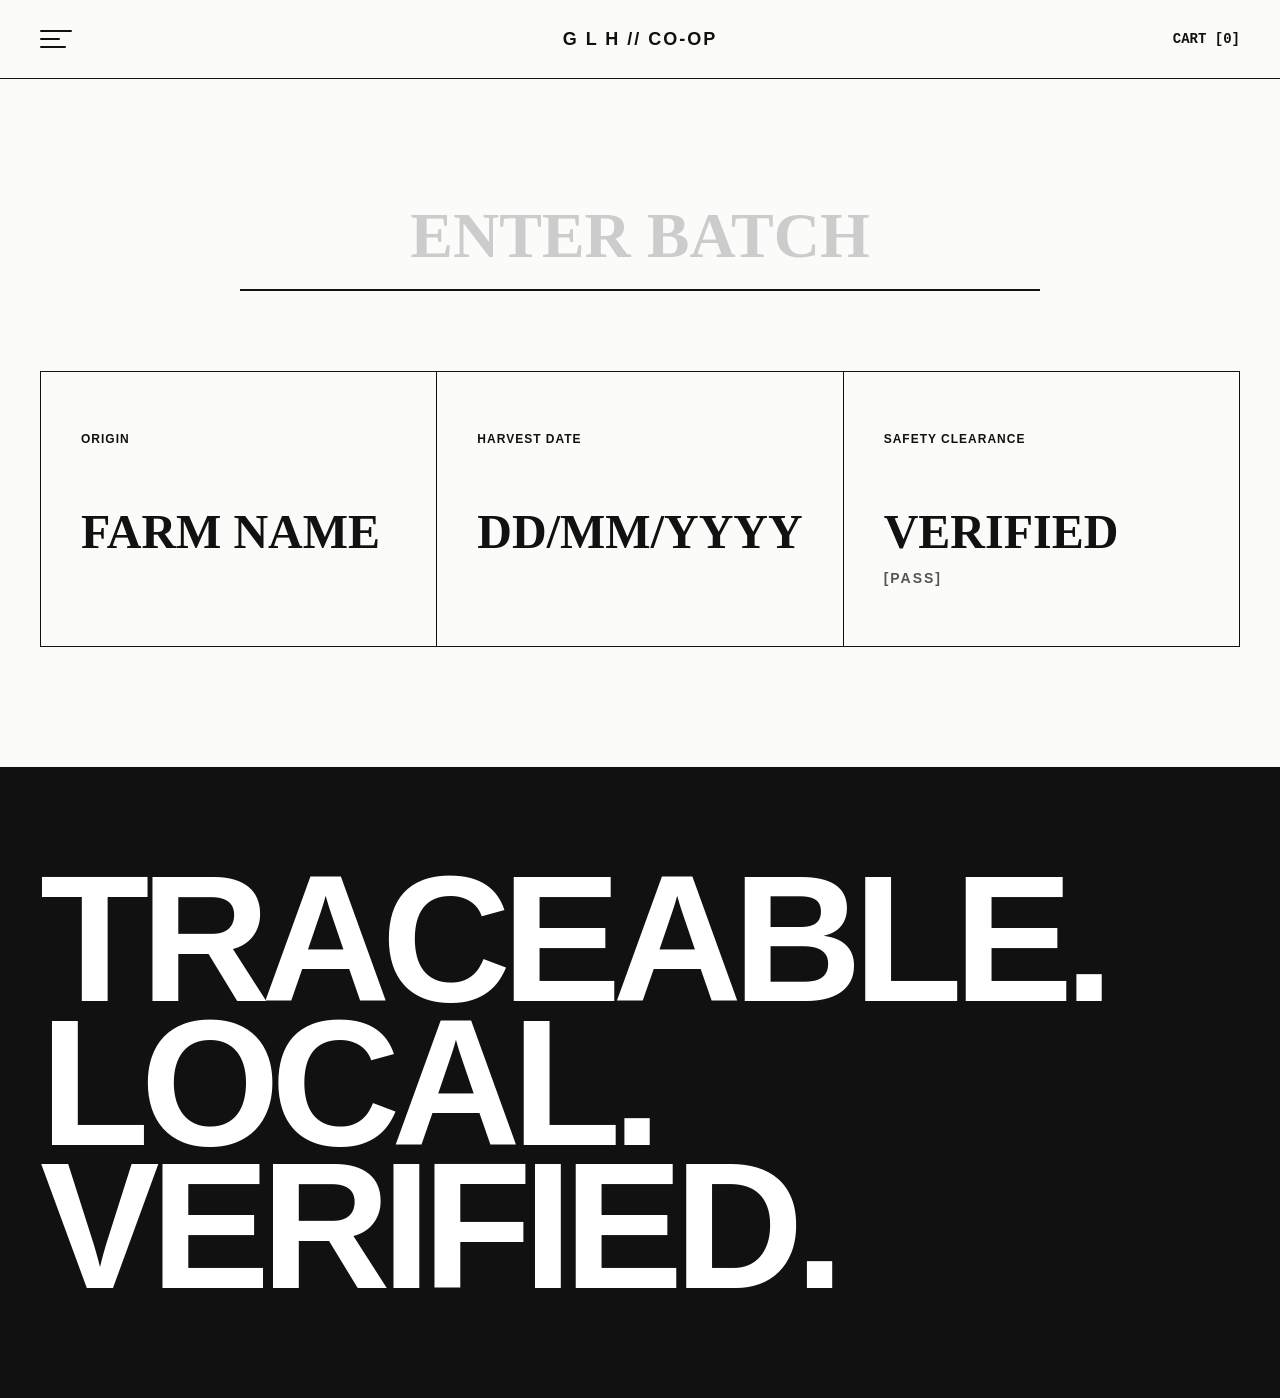
==== frontend/batch-trace.html @ 820a6ec0 "Initial commit" ====
<!doctype html>
<html lang="en">
  <head>
    <meta charset="UTF-8" />
    <meta name="viewport" content="width=device-width, initial-scale=1.0" />
    <title>GLH | Batch Trace</title>
    <link rel="stylesheet" href="style1.css" />
  </head>
  <body>
    <input type="checkbox" id="menu-toggle" class="menu-checkbox" />

    <nav class="global-nav">
      <div class="nav-left">
        <label for="menu-toggle" class="nav-icon" aria-label="menu">
          <div class="line-1"></div>
          <div class="line-2"></div>
          <div class="line-3"></div>
        </label>
      </div>
      <div class="logo">
        <a href="index.html">G L H // CO-OP</a>
      </div>
      <div class="nav-right">
        <a href="cart.html" class="nav-item">CART [0]</a>
      </div>
    </nav>

    <aside class="system-menu" id="system-menu">
      <div class="menu-matrix">
        <span
          class="system-label text-sage"
          style="display: block; margin-bottom: 60px"
          >System Wayfinding</span
        >
        <nav class="menu-nav">
          <a href="index.html" class="menu-link">Home</a>
          <a href="products.html" class="menu-link">Shop</a>
          <a href="farmers.html" class="menu-link">Our Farmers</a>
          <a href="producer-login.html" class="menu-link">Producer Node</a>
          <a href="customer-login.html" class="menu-link">Customer Node</a>
          <a href="#" class="menu-link">Delivery/<br />Collection</a>
          <a href="kitchen-hub.html" class="menu-link">Kitchen Hub</a>
          <a href="#" class="menu-link">Plant Knowledge</a>
        </nav>
      </div>
    </aside>

    <label for="menu-toggle" class="menu-shield" id="menu-shield"></label>

    <main class="batch-container">
      <div class="batch-search-wrapper">
        <form class="batch-form" action="#" method="GET">
          <input
            type="text"
            id="batch-input"
            class="batch-input"
            placeholder="ENTER BATCH"
            required
            autocomplete="off"
          />
        </form>
      </div>

      <div class="batch-grid">
        <article class="batch-cell">
          <span class="batch-label">ORIGIN</span>
          <p class="batch-value">FARM NAME</p>
        </article>

        <article class="batch-cell">
          <span class="batch-label">HARVEST DATE</span>
          <p class="batch-value">DD/MM/YYYY</p>
        </article>

        <article class="batch-cell">
          <span class="batch-label">SAFETY CLEARANCE</span>
          <p class="batch-value">
            VERIFIED<br /><span class="batch-subtext">[PASS]</span>
          </p>
        </article>
      </div>
    </main>

    <footer class="massive-footer">
      <div class="footer-content">
        <h2>TRACEABLE.<br />LOCAL.<br />VERIFIED.</h2>
      </div>
    </footer>
  </body>
</html>
---- frontend/style1.css ----
/* G L H // CO-OP  main stylesheet
   table of contents:
   01. global setup
   02. structural components
   03. page styles
   04. responsive architecture */

* {
  margin: 0;
  padding: 0;
  box-sizing: border-box;
}

/* high contrast black and white to meet WCAG AA standards */
body {
  background-color: #fbfbf9;
  color: #111111;
  font-family: Helvetica, Arial, sans-serif;
  -webkit-font-smoothing: antialiased;
}

/* makes the logo link look like plain text */
.logo a {
  text-decoration: none;
  color: inherit;
}

/* shared styles for all action buttons across the site */
.system-btn,
.system-submit,
.cart-submit {
  background-color: #111111;
  color: #ffffff;
  border: none;
  padding: 20px 40px;
  font-family: Helvetica, Arial, sans-serif;
  font-size: 12px;
  font-weight: bold;
  letter-spacing: 2px;
  text-transform: uppercase;
  text-decoration: none;
  cursor: pointer;
  display: inline-flex;
  align-items: center;
  justify-content: center;
  transition:
    background-color 0.2s,
    color 0.2s,
    opacity 0.2s;
}

/* sage green hover state */
.system-btn:hover,
.system-submit:hover:not(:disabled),
.cart-submit:hover {
  background-color: #8a9a86;
  color: #ffffff;
}

/* greyed out state when the button is disabled */
.system-submit:disabled {
  background-color: #e0e0e0;
  color: #999999;
  cursor: not-allowed;
}

/* blue variant used for GDPR related links */
.blue-btn {
  background-color: #0000ff !important;
  color: #ffffff !important;
}
.blue-btn:hover {
  background-color: #111111 !important;
}

/* outlined ghost button with transparent background */
.ghost-btn {
  background-color: transparent !important;
  color: #111111 !important;
  border: 1px solid #111111 !important;
}
.ghost-btn:hover {
  background-color: #111111 !important;
  color: #ffffff !important;
}

/* the main nav bar stays fixed at the top of the page */
.global-nav {
  display: grid;
  grid-template-columns: 1fr auto 1fr;
  align-items: center;
  padding: 24px 40px;
  border-bottom: 1px solid #111111;
  background-color: #fbfbf9;
  position: sticky;
  top: 0;
  z-index: 1001;
}

/* left side of the nav holds the hamburger */
.nav-left {
  display: flex;
  justify-content: flex-start;
}
/* right side holds the cart and login links */
.nav-right {
    display: flex;
    align-items: center;
    justify-content: flex-end;
    gap: 32px; 
}
/* the hamburger icon wrapper */
.nav-icon {
  display: block;
  width: 32px;
  cursor: pointer;
}

/* each line of the hamburger */
.nav-icon div {
  height: 2px;
  background-color: #111111;
  margin: 6px 0;
  border-radius: 2px;
  transition: all 0.3s cubic-bezier(0.16, 1, 0.3, 1);
  transform-origin: left center;
}

/* staggered line widths give the icon a brutalist look */
.line-1 {
  width: 32px;
}
.line-2 {
  width: 20px;
}
.line-3 {
  width: 26px;
}

/* all lines expand and change colour on hover */
.nav-icon:hover div {
  width: 32px;
  background-color: #8a9a86;
}

/* GLH wordmark in the centre of the nav */
.logo {
  font-weight: bold;
  letter-spacing: 2px;
  text-align: center;
  font-size: 18px;
}

/* nav link text styling */
.nav-item {
  font-family: "Courier New", Courier, monospace;
  font-weight: bold;
  text-decoration: none;
  color: #111111;
  font-size: 14px;
  text-transform: uppercase;
}

/* the hidden checkbox that controls the open/close state of the menu */
.menu-checkbox {
  display: none;
}

/* stops the page scrolling when the menu is open */
body:has(.menu-checkbox:checked) {
  overflow: hidden;
}

/* the slide in menu panel */
.system-menu {
  position: fixed;
  top: 0;
  left: 0;
  width: calc(100% - 60px);
  max-width: 440px;
  height: 100vh;
  background-color: #111111;
  color: #ffffff;
  z-index: 1000;
  transform: translateX(-100%);
  transition: transform 0.4s cubic-bezier(0.16, 1, 0.3, 1);
  border-right: 1px solid #333333;
  overflow-y: auto;
}

/* padding for the menu content */
.menu-matrix {
  padding: 120px 40px;
}
.menu-nav {
  display: flex;
  flex-direction: column;
  gap: 40px;
}

/* scales the link text between 40px and 64px so it never overflows on mobile */
.menu-link {
  font-family: Georgia, serif;
  font-size: clamp(40px, 6vw, 64px);
  color: #ffffff;
  text-decoration: none;
  line-height: 1;
  transition: color 0.2s ease;
}

.menu-link:hover {
  color: #8a9a86;
}

/* the dark blurred overlay that appears behind the open menu */
.menu-shield {
  position: fixed;
  top: 0;
  left: 0;
  width: 100%;
  height: 100vh;
  background-color: rgba(17, 17, 17, 0.6);
  z-index: 999;
  opacity: 0;
  pointer-events: none;
  transition: opacity 0.4s ease;
  backdrop-filter: blur(4px);
  cursor: pointer;
  display: block;
}

/* slides the menu in when the checkbox is ticked */
.menu-checkbox:checked ~ .system-menu {
  transform: translateX(0);
}
/* fades in the shield overlay */
.menu-checkbox:checked ~ .menu-shield {
  opacity: 1;
  pointer-events: auto;
}

/* morphs the hamburger into an X shape when the menu is open */
.menu-checkbox:checked ~ .global-nav .nav-icon .line-1 {
  transform: rotate(45deg);
  width: 32px;
}
.menu-checkbox:checked ~ .global-nav .nav-icon .line-2 {
  opacity: 0;
  width: 0;
}
.menu-checkbox:checked ~ .global-nav .nav-icon .line-3 {
  transform: rotate(-45deg);
  width: 32px;
}

/* GDPR cookie consent modal */
.intercept-overlay {
  position: fixed;
  top: 0;
  left: 0;
  width: 100%;
  height: 100%;
  background-color: rgba(0, 0, 0, 0.4);
  backdrop-filter: blur(13px);
  display: flex;
  align-items: center;
  justify-content: center;
  z-index: 9999;
  padding: 20px;
}

/* the white modal box */
.intercept-modal {
  background-color: #fbfbf9;
  border: 1px solid #111111;
  width: 100%;
  max-width: 600px;
  padding: 60px;
  display: flex;
  flex-direction: column;
}

.intercept-header {
  margin-bottom: 40px;
}
.text-blue {
  color: #0000ff !important;
}
.intercept-title {
  font-family: Georgia, serif;
  font-size: 32px;
  font-weight: normal;
  margin-top: 12px;
}
.intercept-body p {
  font-family: Helvetica, Arial, sans-serif;
  font-size: 14px;
  line-height: 1.6;
  color: #555555;
  margin-bottom: 24px;
}

/* the checkbox options section */
.consent-options {
  border-top: 1px solid #e0e0e0;
  border-bottom: 1px solid #e0e0e0;
  padding: 40px 0;
  margin-bottom: 40px;
  display: flex;
  flex-direction: column;
  gap: 24px;
}

/* the two button row at the bottom of the modal */
.intercept-actions {
  display: grid;
  grid-template-columns: 1fr 1fr;
  gap: 20px;
}

/* hero section padding */
.hero-section {
  padding: 80px 40px 40px;
  text-align: center;
}
.hero-section h1 {
  font-family: Georgia, serif;
  font-size: 80px;
  font-weight: normal;
  line-height: 1;
}

/* constrains the hero image to a widescreen aspect ratio */
.hero-image-container {
  width: 80%;
  aspect-ratio: 16 / 6;
  display: block;
  margin: 0 auto 60px;
  object-fit: cover;
}

/* the about us text block */
.intro-section {
  padding: 0 40px 80px;
  max-width: 900px;
  margin: 0 auto;
  text-align: center;
}

.intro-section h2 {
  font-family: Georgia, serif;
  font-size: 38px;
  letter-spacing: 1px;
  margin-bottom: 20px;
}
.intro-section p {
  font-family: Georgia, serif;
  font-size: 32px;
  line-height: 1.4;
  color: #000000;
}

/* massive footer with the TRACEABLE LOCAL VERIFIED text */
.massive-footer {
  background-color: #111111;
  color: #ffffff;
  padding: 100px 40px;
  overflow: hidden;
  border-top: 1px solid #111111;
}

/* clamp scales the text between 60px and 260px so it never overflows */
.footer-content h2 {
  font-size: clamp(60px, 14vw, 260px);
  line-height: 0.8;
  font-weight: 700;
  letter-spacing: -0.05em;
  text-transform: uppercase;
  overflow-wrap: break-word;
}



/* home page */



/* the 6 column portal grid on the homepage */
.portal-grid {
  display: grid;
  grid-template-columns: repeat(6, 1fr);
  border-top: 1px solid #111111;
  border-left: 1px solid #111111;
}

/* each box spans 2 columns by default */
.grid-box {
  grid-column: span 2;
  border-right: 1px solid #111111;
  border-bottom: 1px solid #111111;
  padding: 60px 40px;
  text-decoration: none;
  color: inherit;
  display: flex;
  flex-direction: column;
  justify-content: space-between;
  min-height: 400px;
  transition:
    background-color 0.2s,
    color 0.2s;
}

/* hover turns the box sage green */
.grid-box:hover {
  background-color: #8a9a86;
  color: #ffffff;
}

/* removes the right border from the last box in each row */
.grid-box:nth-child(3n) {
  border-right: none;
}
/* the two login boxes at the bottom span 3 columns each */
.grid-box:nth-child(7),
.grid-box:nth-child(8) {
  grid-column: span 3;
}
/* adds a divider between the two bottom boxes */
.grid-box:nth-child(7) {
  border-right: 1px solid #111111;
}
.grid-box:nth-child(8) {
  border-right: none;
}

/* the numbered label in the top corner of each box */
.box-index {
  font-family: "Courier New", Courier, monospace;
  font-size: 14px;
  opacity: 0.5;
}
/* the large serif title inside each grid box */
.box-title {
  font-family: Georgia, serif;
  font-weight: normal;
  font-size: clamp(32px, 4vw, 48px);
  line-height: 1.1;
  word-wrap: break-word;
}



/* shop produce page */



/* the 3 column product grid */
.product-grid {
  display: grid;
  grid-template-columns: repeat(3, 1fr);
  background-color: transparent; 
  border-top: 1px solid #111111; 
  border-left: 1px solid #111111; 
}

/* individual product cards */
.product-card {
  display: flex;
  flex-direction: column;
  background-color: #fbfbf9;
  text-decoration: none;
  color: inherit;
  
  
  border-right: 1px solid #111111; 
  border-bottom: 1px solid #111111; 
}

/* the photo slot at the top of the card */
.product-image-slot {
  width: 100%;
  aspect-ratio: 4 / 3;
  border-bottom: 1px solid #111111; 
  overflow: hidden;
}

/* makes the image fill the slot without stretching */
.product-image {
  width: 100%;
  height: 100%;
  object-fit: cover;
  display: block;
}

/* repeated to override styles inherited from other contexts */
.product-card {
  display: flex;
  flex-direction: column;
  background-color: #fbfbf9; 
  text-decoration: none;
  color: inherit;
}

/* the text content area below the photo */
.product-details {
  display: flex;
  flex-direction: column;
  padding: 24px;
  flex-grow: 1;
}

/* producer name and batch info sit on the same row */
.product-header {
  display: flex;
  justify-content: space-between;
  align-items: flex-start;
  margin-bottom: 24px;
  min-height: 60px;
}

/* the batch number and status badge stack on the right */
.product-meta-right {
  display: flex;
  flex-direction: column;
  align-items: flex-end;
  gap: 12px;
}

/* small greyed producer name */
.product-vendor {
  font-size: 13px;
  font-weight: bold;
  letter-spacing: 1px;
  color: #555555;
  text-transform: uppercase;
}

/* the large product name */
.box-title {
  font-size: 32px;
  margin-bottom: 24px;
  text-transform: none;
}

/* allergen info displayed in monospace */
.product-allergen {
  font-family: "Courier New", Courier, monospace;
  font-size: 16px;
  font-weight: bold;
  color: #555555;
  margin-bottom: 16px;
}

/* price pinned to the bottom of the card */
.product-price {
  font-size: 14px;
  font-weight: bold;
  margin-top: auto;
}

/* the add to cart button */
.product-action {
    display: flex;
    justify-content: space-between;
    align-items: center;
    width: 100%;
    padding: 16px;
    background-color: transparent;
    border: none;
    border-top: 1px solid #111111;
    color: #111111;
    cursor: pointer;
    text-align: left;
    font-family: inherit;
    font-size: 12px;
    font-weight: bold;
    letter-spacing: 0.1em;
    text-transform: uppercase;
    transition: background-color 0.2s ease, color 0.2s ease;
}

/* sage green on hover */
.product-action:hover {
    background-color: #8A9A86;
    color: #FBFBF9;
}
/* hovering anywhere on the card also triggers the button */
.product-card:hover .product-action {
  background-color: #8a9a86; 
  color: #ffffff;
}



/* farmer directory page */



/* the alternating rows of photo and text */
.farmer-directory {
  border-top: 1px solid #111111;
  display: flex;
  flex-direction: column;
}

/* 1px gap between the two halves acts as the internal border */
.farmer-row {
  display: grid;
  grid-template-columns: 1fr 1fr;
  border-bottom: 1px solid #111111;
  background-color: #111111;
  gap: 1px;
}

/* the photo and info panels share the same off-white background */
.farmer-media,
.farmer-info {
  background-color: #fbfbf9;
}

/* odd rows put the photo on the left */
.farmer-row:nth-child(odd) .farmer-media {
  order: 1;
}
.farmer-row:nth-child(odd) .farmer-info {
  order: 2;
}
/* even rows swap image and text */
.farmer-row:nth-child(even) .farmer-info {
  order: 1;
}
.farmer-row:nth-child(even) .farmer-media {
  order: 2;
}

/* the photo fills its half of the row */
.farmer-media {
  width: 100%;
  height: 100%;
  min-height: 500px;
}
/* forces the photo to cover the container and applies greyscale filter */
.farmer-photo {
  width: 100%;
  height: 100%;
  object-fit: cover;
  display: block;
  filter: grayscale(100%);
}

/* text content padding for the info half */
.farmer-info {
  padding: 80px 10%;
  display: flex;
  flex-direction: column;
  justify-content: center;
}
/* small uppercase id tag above the name */
.farmer-id {
  font-family: "Courier New", Courier, monospace;
  font-size: 12px;
  font-weight: bold;
  color: #555555;
  margin-bottom: 16px;
  letter-spacing: 1px;
}
/* large serif farmer name */
.farmer-name {
  font-family: Georgia, serif;
  font-size: clamp(48px, 5vw, 72px);
  line-height: 1.1;
  margin-bottom: 8px;
}
/* farm name in small caps below the personal name */
.farm-name {
  font-size: 18px;
  font-weight: bold;
  letter-spacing: 2px;
  margin-bottom: 40px;
  text-transform: uppercase;
}

/* stats table below the bio */
.farmer-data-table {
  width: 100%;
  border-collapse: collapse;
  font-size: 14px;
  background-color: #ffffff;
}
.farmer-data-table td {
  border: 1px solid #111111;
  padding: 20px;
}
/* left column labels are bold and greyed */
.farmer-data-table td:first-child {
  font-weight: bold;
  color: #555555;
  width: 40%;
  text-transform: uppercase;
  letter-spacing: 1px;
  font-size: 12px;
}

/* ==========================================================================
   KITCHEN HUB PAGE
   ========================================================================== */

.kitchen-header {
  padding: 120px 40px 60px;
  border-bottom: 1px solid #111111;
  background-color: #fbfbf9;
}

.recipe-directory {
  border-top: 1px solid #111111;
  display: flex;
  flex-direction: column;
}

.recipe-row {
  display: grid;
  grid-template-columns: 1fr 1fr;
  border-bottom: 1px solid #111111;
  background-color: #111111;
  gap: 1px;
}

.recipe-media,
.recipe-info {
  background-color: #fbfbf9;
}

/* odd rows put the photo on the left */
.recipe-row:nth-child(odd) .recipe-media {
  order: 1;
}
.recipe-row:nth-child(odd) .recipe-info {
  order: 2;
}
/* even rows swap image and text */
.recipe-row:nth-child(even) .recipe-info {
  order: 1;
}
.recipe-row:nth-child(even) .recipe-media {
  order: 2;
}

/* photo fills its half of the row */
.recipe-media {
  position: relative;
  min-height: 500px;
}

.recipe-photo {
  position: absolute;
  top: 0;
  left: 0;
  width: 100%;
  height: 100%;
  object-fit: cover;
  display: block;
}

.recipe-info {
  padding: 80px 10%;
  display: flex;
  flex-direction: column;
  justify-content: center;
}

.recipe-id {
  font-family: "Courier New", Courier, monospace;
  font-size: 12px;
  font-weight: bold;
  color: #555555;
  margin-bottom: 16px;
  letter-spacing: 1px;
}

.recipe-title {
  font-family: Georgia, serif;
  font-size: clamp(48px, 5vw, 64px);
  line-height: 1.1;
  margin-bottom: 40px;
  letter-spacing: -1px;
}

.recipe-meta {
  display: grid;
  grid-template-columns: 1fr 1fr;
  border-top: 1px solid #111111;
  border-bottom: 1px solid #111111;
  padding: 24px 0;
  margin-bottom: 60px;
}

.meta-block {
  display: flex;
  flex-direction: column;
  gap: 12px;
}

.meta-block:nth-child(2) {
  border-left: 1px solid #111111;
  padding-left: 40px;
}

.meta-label,
.data-heading {
  font-family: Helvetica, Arial, sans-serif;
  font-size: 11px;
  font-weight: bold;
  letter-spacing: 2px;
  color: #555555;
  text-transform: uppercase;
}

.meta-value {
  font-family: Helvetica, Arial, sans-serif;
  font-size: 14px;
  font-weight: bold;
  letter-spacing: 1px;
  color: #111111;
}

.recipe-data {
  display: grid;
  grid-template-columns: 1fr 1fr;
  gap: 40px;
}

.bom-list {
  list-style: none;
  margin-top: 24px;
}

.bom-list li {
  font-family: Helvetica, Arial, sans-serif;
  font-size: 13px;
  line-height: 1.6;
  margin-bottom: 12px;
  color: #111111;
  display: flex;
  gap: 12px;
}

.instructions-text {
  font-family: Helvetica, Arial, sans-serif;
  font-size: 13px;
  line-height: 1.8;
  color: #111111;
  margin-top: 24px;
}

/* Responsive Overrides */

/* authentication terminal page */



/* the split form and context panel layout */
.auth-terminal {
  display: grid;
  grid-template-columns: 1fr 1fr;
  border-top: 1px solid #111111;
  border-bottom: 1px solid #111111;
  background-color: #111111;
  gap: 1px;
  min-height: 80vh;
}

/* both panels share the same off-white background */
.auth-panel {
  background-color: #fbfbf9;
  padding: 100px 12%;
  display: flex;
  flex-direction: column;
  justify-content: center;
}
/* the left context panel has extra top padding so it doesnt feel cramped */
.context-panel {
  align-items: flex-start;
  justify-content: flex-start;
  padding-top: 120px;
}

/* small uppercase label above the page title */
.auth-label {
  font-size: 13px;
  font-weight: bold;
  letter-spacing: 2px;
  text-transform: uppercase;
  margin-bottom: 24px;
  display: block;
}
/* the massive serif page title */
.auth-title {
  font-family: Georgia, serif;
  font-size: clamp(80px, 8vw, 140px);
  font-weight: normal;
  line-height: 0.9;
  letter-spacing: -2px;
  margin-bottom: 40px;
}
/* small supporting text below the title */
.auth-disclaimer {
  font-size: 12px;
  line-height: 1.6;
  letter-spacing: 1px;
  color: #555555;
  text-transform: uppercase;
  max-width: 400px;
}

/* the login or registration form */
.auth-form {
  width: 100%;
  max-width: 500px;
  margin: 0 auto;
}
/* spacing between input groups */
.input-group {
  margin-bottom: 60px;
}

/* large serif input fields with a bottom border only */
.auth-input {
  width: 100%;
  background: transparent;
  border: none;
  border-bottom: 1px solid #111111;
  padding: 16px 0;
  font-family: Georgia, serif;
  font-size: 32px;
  color: #111111;
  outline: none;
  border-radius: 0;
  transition: border-color 0.2s ease;
}

/* placeholder colour is light grey */
.auth-input::placeholder {
  color: #cccccc;
  font-family: Georgia, serif;
}
/* active field gets a thicker sage green border */
.auth-input:focus {
  border-bottom: 2px solid #8a9a86;
}
/* the link to register sits below the form */
.auth-footer-status {
  text-align: center;
  border-top: 1px solid #e0e0e0;
  padding-top: 24px;
}
/* the mode label at the very bottom of the form panel */
.auth-mode {
  font-size: 13px;
  font-weight: bold;
  letter-spacing: 2px;
  color: #999999;
  text-transform: uppercase;
}



/* customer portal page */



/* the portal layout */
.customer-portal {
  display: flex;
  flex-direction: column;
  background-color: #fbfbf9;
  min-height: 60vh;
}

/* the welcome header section */
.portal-header {
  display: flex;
  justify-content: space-between;
  align-items: center;
  padding: 80px 40px;
  border-bottom: 1px solid #111111;
}

/* the big personalised greeting */
.welcome-title {
  font-family: Georgia, serif;
  font-size: clamp(48px, 6vw, 80px);
  font-weight: bold;
  letter-spacing: -1px;
}

/* order history section container */
.order-history-container {
  padding: 60px 40px 0;
}

/* section heading labels */
.section-heading {
  font-family: Helvetica, Arial, sans-serif;
  font-size: 14px;
  font-weight: bold;
  letter-spacing: 1px;
  color: #111111;
  text-transform: uppercase;
  margin-bottom: 24px;
}

/* horizontal scroll wrapper so the table doesnt break the layout on small screens */
.system-table-wrapper {
  overflow-x: auto;
  border-left: 1px solid #111111;
  border-top: 1px solid #111111;
  margin-bottom: 80px;
}

/* the order history table */
.system-table {
  width: 100%;
  border-collapse: collapse;
}

/* shared cell padding and borders */
.system-table th,
.system-table td {
  border-right: 1px solid #111111;
  border-bottom: 1px solid #111111;
  padding: 24px;
  text-align: left;
}

/* dark header row */
.system-table th {
  background-color: #111111;
  color: #ffffff;
  font-family: Helvetica, Arial, sans-serif;
  font-size: 13px;
  font-weight: bold;
  letter-spacing: 2px;
  text-transform: uppercase;
}

/* light body cells */
.system-table td {
  background-color: #fbfbf9;
  font-family: Georgia, serif;
  font-size: 14px;
  font-weight: bold;
  color: #111111;
}

/* the GLH order reference number in monospace */
.system-table td.ref-cell {
  font-family: "Courier New", Courier, monospace;
  color: #555555;
  font-size: 12px;
}

/* the delivered status column */
.system-table td.status-cell {
  font-family: Helvetica, Arial, sans-serif;
  font-size: 13px;
  font-weight: bold;
  letter-spacing: 2px;
  text-transform: uppercase;
}

/* the action buttons below the table */
.portal-actions {
  padding: 0 40px 80px;
  display: flex;
  justify-content: flex-start;
}

/* full width black submit button */
.auth-submit {
  width: 100%;
  background-color: #111111;
  color: #ffffff;
  border: none;
  padding: 24px;
  font-family: Helvetica, Arial, sans-serif;
  font-size: 12px;
  font-weight: bold;
  letter-spacing: 2px;
  text-transform: uppercase;
  cursor: pointer;
  margin-bottom: 60px;
  transition: background-color 0.2s, color 0.2s;
}

/* sage green on hover */
.auth-submit:hover { 
  background-color: #8a9a86; 
  color: #ffffff; 
}



/* active cart page */



/* the cart page outer container */
.cart-container {
  padding: 80px 40px 120px;
}
/* large serif cart title */
.cart-title {
  font-family: Georgia, serif;
  font-size: clamp(60px, 8vw, 100px);
  font-weight: normal;
  margin-bottom: 40px;
  letter-spacing: -1px;
}

/* the 2 column grid for items on the left and summary on the right */
.cart-grid {
  display: grid;
  grid-template-columns: 2fr 1fr;
  background-color: #111111;
  border: 1px solid #111111;
  gap: 1px;
  align-items: start;
}

/* items stack vertically with 1px gaps between them */
.cart-items {
  display: flex;
  flex-direction: column;
  background-color: #111111;
  gap: 1px;
}
/* each cart item is a 3 column grid for image, details, and metrics */
.cart-item {
  display: grid;
  grid-template-columns: 300px 1fr 150px;
  background-color: #111111;
  gap: 1px;
}

/* the remove button turns red on hover */
.remove-btn {
  background-color: #fbfbf9;
  border: none;
  cursor: pointer;
  font-family: Helvetica, Arial, sans-serif;
  font-size: 12px;
  font-weight: bold;
  letter-spacing: 2px;
  color: #111111;
  text-transform: uppercase;
  transition:
    background-color 0.2s,
    color 0.2s;
}

.remove-btn:hover {
  background-color: #e63946;
  color: #ffffff;
}

/* all the right column panels share the off-white background */
.item-media,
.item-details,
.item-metrics,
.metric-cell,
.order-summary {
  background-color: #fbfbf9;
}
/* square image slot */
.item-media {
  aspect-ratio: 1 / 1;
  background-color: #e0e0e0;
}
.item-media img {
  width: 100%;
  height: 100%;
  object-fit: cover;
  display: block;
  mix-blend-mode: multiply;
}

/* product name and info text area */
.item-details {
  padding: 40px;
  display: flex;
  flex-direction: column;
  justify-content: center;
}
/* the product name */
.item-name {
  font-family: Georgia, serif;
  font-size: 24px;
  font-weight: bold;
  margin-bottom: 8px;
}
/* allergen tag in monospace */
.item-allergen {
  font-family: "Courier New", Courier, monospace;
  font-size: 13px;
  font-weight: bold;
  color: #555555;
  margin-bottom: 16px;
  letter-spacing: 1px;
}
/* farm name in small caps */
.item-farm {
  font-size: 12px;
  font-weight: bold;
  letter-spacing: 1px;
  text-transform: uppercase;
}

/* the right metrics column stacks price, qty input and remove button */
.item-metrics {
  display: flex;
  flex-direction: column;
  background-color: #111111;
  gap: 1px;
}
/* each metric cell gets equal space */
.metric-cell {
  flex: 1;
  display: flex;
  align-items: center;
  justify-content: center;
  font-family: Georgia, serif;
  font-size: 14px;
  font-weight: bold;
}
/* the quantity input field fills its cell */
.qty-input {
  width: 100%;
  height: 100%;
  border: none;
  background: transparent;
  text-align: center;
  font-family: Georgia, serif;
  font-size: 14px;
  font-weight: bold;
  outline: none;
}

/* the order summary panel on the right */
.order-summary {
  padding: 40px;
  display: flex;
  flex-direction: column;
}
/* summary heading with underline */
.summary-heading {
  font-family: Georgia, serif;
  font-size: 16px;
  font-weight: bold;
  letter-spacing: 1px;
  border-bottom: 2px solid #111111;
  padding-bottom: 8px;
  margin-bottom: 40px;
}

/* delivery radio button section */
.delivery-options {
  margin-bottom: 40px;
}

/* a single delivery option row */
.delivery-toggle {
  display: flex;
  align-items: center;
  gap: 16px;
  padding: 24px;
  border: 1px solid #111111;
  margin-bottom: 16px;
  cursor: pointer;
  font-size: 13px;
  font-weight: bold;
  letter-spacing: 1px;
  text-transform: uppercase;
}

/* the subtotal VAT delivery and total table */
.summary-totals {
  width: 100%;
  border-collapse: collapse;
  font-family: Georgia, serif;
  font-size: 12px;
  font-weight: bold;
}
.summary-totals td {
  padding: 8px 0;
}
/* right aligns the price column */
.summary-totals .numeric {
  text-align: right;
}
/* left column label styling */
.summary-totals tr td:first-child {
  font-family: Helvetica, Arial, sans-serif;
  font-size: 13px;
  letter-spacing: 1px;
  color: #555555;
}
/* the grand total row has a top border to separate it */
.grand-total td {
  border-top: 1px solid #111111;
  padding-top: 16px;
  font-size: 14px;
  color: #111111;
}

/* checkout button sits at the bottom of the summary panel */
.cart-submit {
  margin-top: auto;
  padding: 24px;
}



/* batch trace page */



/* the batch trace container */
.batch-container {
  padding: 120px 40px;
  max-width: 1400px;
  margin: 0 auto;
  display: flex;
  flex-direction: column;
  align-items: center;
  min-height: 70vh;
}

/* wrapper for the search input */
.batch-search-wrapper {
  margin-bottom: 80px;
  width: 100%;
  max-width: 800px;
  text-align: center;
}

/* the large text search field */
.batch-input {
  width: 100%;
  background: transparent;
  border: none;
  border-bottom: 2px solid #111111;
  padding-bottom: 16px;
  font-family: Georgia, serif;
  font-size: clamp(40px, 6vw, 64px);
  font-weight: bold;
  color: #111111;
  text-align: center;
  outline: none;
  border-radius: 0;
  text-transform: uppercase;
  transition: border-color 0.2s ease;
}

/* greyed placeholder */
.batch-input::placeholder {
  color: #cccccc;
}

/* sage green border when the field is active */
.batch-input:focus {
  border-bottom: 2px solid #8a9a86;
}

/* the 3 cell results grid */
.batch-grid {
  display: grid;
  grid-template-columns: repeat(3, 1fr);
  background-color: #111111;
  border: 1px solid #111111;
  gap: 1px;
  width: 100%;
}

/* each data cell */
.batch-cell {
  background-color: #fbfbf9;
  padding: 60px 40px;
  display: flex;
  flex-direction: column;
  justify-content: flex-start;
}

/* small uppercase label at the top of each cell */
.batch-label {
  font-family: Helvetica, Arial, sans-serif;
  font-size: 12px;
  font-weight: bold;
  letter-spacing: 1px;
  color: #111111;
  text-transform: uppercase;
  margin-bottom: 60px;
}

/* the large value display */
.batch-value {
  font-family: Georgia, serif;
  font-size: clamp(32px, 4vw, 48px);
  font-weight: bold;
  line-height: 1.1;
  color: #111111;
}

/* the small unit or supporting text below the value */
.batch-subtext {
  font-family: Helvetica, Arial, sans-serif;
  font-size: 14px;
  letter-spacing: 2px;
  color: #555555;
  display: block;
  margin-top: 12px;
}



/* producer dashboard page */



/* the dashboard outer wrapper */
.dashboard-terminal {
  display: flex;
  flex-direction: column;
  background-color: #fbfbf9;
}

/* small system labels used throughout the dashboard */
.system-label {
  font-size: 13px;
  font-weight: bold;
  letter-spacing: 2px;
  color: #555555;
  text-transform: uppercase;
  margin-bottom: 24px;
  display: block;
}
/* blue variant for GDPR related labels */
.system-label.text-blue {
  color: #0000ff;
}
/* red variant for warning labels */
.system-label.text-red {
  color: #e63946;
}

/* the header section with producer name and farm title */
.producer-header {
  display: flex;
  justify-content: space-between;
  align-items: flex-end;
  padding: 60px 40px;
  border-bottom: 1px solid #111111;
}
/* the large page title */
.system-title {
  font-family: Georgia, serif;
  font-size: clamp(60px, 8vw, 100px);
  font-weight: normal;
  line-height: 0.9;
  letter-spacing: -1px;
}
/* the producer name shown in the top right corner */
.producer-id {
  font-size: 12px;
  font-weight: bold;
  letter-spacing: 2px;
  text-transform: uppercase;
  padding-bottom: 12px;
}

/* the three metric boxes at the top of the dashboard */
.metrics-grid {
  display: grid;
  grid-template-columns: repeat(3, 1fr);
  border-bottom: 1px solid #111111;
}
/* each metric box */
.metric-box {
  padding: 40px;
  border-right: 1px solid #111111;
  display: flex;
  flex-direction: column;
}
/* last box has no right border */
.metric-box:last-child {
  border-right: none;
}
/* small uppercase metric label */
.metric-label {
  font-size: 13px;
  font-weight: bold;
  letter-spacing: 2px;
  color: #555555;
  text-transform: uppercase;
  margin-bottom: 24px;
}
/* the big number display */
.metric-value {
  font-family: Georgia, serif;
  font-size: clamp(32px, 4vw, 48px);
  color: #111111;
}

/* the 2 column intake form and ledger layout */
.manifest-grid {
  display: grid;
  grid-template-columns: 1fr 1fr;
  border-bottom: 1px solid #111111;
}
/* each panel */
.manifest-panel {
  display: flex;
  flex-direction: column;
  background-color: #fbfbf9;
  padding: 80px 40px;
}
/* the form panel has a right border to create the vertical divider */
.form-panel {
  border-right: 1px solid #111111;
}
/* the big panel heading */
.panel-title {
  font-family: Georgia, serif;
  font-size: clamp(40px, 5vw, 56px);
  font-weight: normal;
  margin-bottom: 60px;
}
/* the small instruction text below the panel title */
.panel-disclaimer {
  font-size: 14px;
  letter-spacing: 1px;
  color: #555555;
  text-transform: uppercase;
  line-height: 1.6;
  max-width: 400px;
  margin-top: -40px;
  margin-bottom: 60px;
}

/* the product intake form */
.intake-form {
  display: flex;
  flex-direction: column;
  flex-grow: 1;
}
/* a single form field row */
.input-row {
  display: flex;
  flex-direction: column;
  margin-bottom: 40px;
}
/* two column layout for price and stock fields side by side */
.input-group-split {
  display: grid;
  grid-template-columns: 1fr 1fr;
  gap: 40px;
  margin-bottom: 40px;
}
/* the small uppercase field label */
.input-label {
  font-size: 13px;
  font-weight: bold;
  letter-spacing: 2px;
  text-transform: uppercase;
  margin-bottom: 16px;
}

/* form inputs with a bottom border only */
.system-input {
  width: 100%;
  background: transparent;
  border: none;
  border-bottom: 1px solid #111111;
  padding-bottom: 16px;
  font-family: Georgia, serif;
  font-size: 24px;
  color: #111111;
  outline: none;
  border-radius: 0;
  transition: border-color 0.2s ease;
}
/* light grey placeholder */
.system-input::placeholder {
  color: #cccccc;
}
/* active field gets a sage green underline */
.system-input:focus {
  border-bottom: 2px solid #8a9a86;
}

/* the allergen checkbox grid */
.allergen-grid {
  display: grid;
  grid-template-columns: 1fr 1fr;
  row-gap: 24px;
  column-gap: 40px;
}

/* a single allergen label and checkbox row */
.allergen-checkbox {
  display: flex;
  align-items: flex-start;
  gap: 16px;
  cursor: pointer;
  font-family: Helvetica, Arial, sans-serif;
  font-size: 14px;
  font-weight: bold;
  line-height: 1.4;
  text-transform: uppercase;
}

/* strips away default browser styling for the checkbox so we can customise it */
.allergen-check {
  appearance: none;
  -webkit-appearance: none;
  width: 16px;
  height: 16px;
  border: 1px solid #111111;
  background-color: #ffffff;
  cursor: pointer;
  flex-shrink: 0;
  border-radius: 0;
  margin: 0;
  transition: border 0.1s ease;
}

/* a thick 4px border creates a solid inner square effect when ticked */
.allergen-check:checked {
  border: 4px solid #111111;
  background-color: #ffffff;
}

/* the active stock ledger table container */
.ledger-container {
  padding: 80px 40px;
}
.ledger-label {
  margin-bottom: 40px;
}
/* horizontal scroll so the table doesnt break on smaller screens */
.table-wrapper {
  overflow-x: auto;
}

/* the ledger table itself */
.ledger-table {
  width: 100%;
  border-collapse: collapse;
  border-top: 1px solid #111111;
  border-left: 1px solid #111111;
}
/* shared cell padding */
.ledger-table th,
.ledger-table td {
  border-right: 1px solid #111111;
  border-bottom: 1px solid #111111;
  padding: 24px;
  text-align: left;
}
/* dark header row */
.ledger-table th {
  background-color: #111111;
  color: #ffffff;
  font-size: 13px;
  font-weight: bold;
  letter-spacing: 2px;
  text-transform: uppercase;
}

/* batch number in monospace */
.sku-cell {
  font-family: "Courier New", Courier, monospace;
  font-size: 12px;
  color: #555555;
  width: 15%;
}
/* the product name column */
.name-cell {
  font-family: Georgia, serif;
  font-size: 20px;
  color: #111111;
  width: 35%;
}
/* stock and price cells */
.data-cell {
  font-family: Georgia, serif;
  font-size: 16px;
  font-weight: bold;
  color: #111111;
  width: 15%;
}

/* status badges for in stock low stock and out of stock */
.status-badge {
  display: inline-block;
  padding: 12px 20px;
  font-size: 13px;
  font-weight: bold;
  letter-spacing: 2px;
  text-transform: uppercase;
}
.status-badge.active {
  background-color: #111111;
  color: #ffffff;
}
.status-badge.low-stock {
  background-color: #e63946;
  color: #ffffff;
}
.status-badge.out-of-stock {
  background-color: #fbfbf9;
  color: #111111;
  border: 1px solid #111111;
}

.action-header {
  width: 80px;
}

/* stretches the cell to fill the full row height so the button fills the space */
.ledger-table td.action-cell {
  padding: 0 !important;
  height: 1px;
}

/* the remove button */
.ledger-remove-btn {
  background: transparent;
  border: none;
  width: 100%;
  height: 100%;
  cursor: pointer;
  font-family: Helvetica, Arial, sans-serif;
  font-size: 16px;
  color: #111111;
  display: flex;
  align-items: center;
  justify-content: center;
  transition:
    background-color 0.1s,
    color 0.1s;
  border-radius: 0;
}

/* turns red on hover to warn the user before they delete */
.ledger-remove-btn:hover {
  background-color: #e63946;
  color: #ffffff;
}



/* responsive architecture */



/* tablet: collapse portal and product grids to 2 columns */
@media (max-width: 1024px) {
  .portal-grid,
  .product-grid {
    grid-template-columns: repeat(2, 1fr) !important;
    border-left: 1px solid #111111;
  }
  /* overrides the nth-child border rules from the desktop layout */
  .grid-box,
  .product-card {
    grid-column: span 1 !important;
    border-right: 1px solid #111111 !important;
  }
  .grid-box:nth-child(2n),
  .grid-box:nth-child(8),
  .product-card:nth-child(2n) {
    border-right: none !important;
  }

  /* tablet: farmers page collapses to single column with image on top */
  .farmer-row {
    grid-template-columns: 1fr !important;
  }
  .farmer-row:nth-child(even) .farmer-media,
  .farmer-row:nth-child(odd) .farmer-media {
    order: 1 !important;
    border-bottom: 1px solid #111111;
    min-height: 400px;
  }
  .farmer-row:nth-child(even) .farmer-info,
  .farmer-row:nth-child(odd) .farmer-info {
    order: 2 !important;
    padding: 60px 20px;
  }

  /* tablet: auth terminal collapses to single column */
  .auth-terminal {
    grid-template-columns: 1fr !important;
    min-height: auto;
  }
  .auth-panel {
    padding: 60px 20px !important;
  }
  .context-panel {
    border-bottom: 1px solid #111111;
    text-align: center;
    align-items: center;
  }
  .auth-disclaimer {
    text-align: center;
  }

  /* tablet: customer portal header stacks vertically */
  .portal-header {
    flex-direction: column;
    align-items: flex-start;
    gap: 32px;
    padding: 60px 20px;
  }
  .order-history-container {
    padding: 60px 20px 0;
  }
  .portal-actions {
    padding: 0 20px 60px;
  }

  /* tablet: cart collapses to a single column */
  .cart-grid {
    grid-template-columns: 1fr !important;
  }
  .cart-item {
    grid-template-columns: 1fr !important;
  }
  .item-media {
    width: 100%;
    aspect-ratio: 16 / 9;
  }
  .item-metrics {
    flex-direction: row;
  }
  .metric-cell {
    padding: 24px 0;
  }

  /* tablet: batch trace grid collapses to single column */
  .batch-header-wrapper {
    width: 100% !important;
  }
  .batch-grid {
    grid-template-columns: 1fr !important;
  }
  .batch-cell {
    border-bottom: 1px solid #111111;
  }
  .batch-cell:last-child {
    border-bottom: none;
  }

  /* tablet: producer dashboard grids collapse to single column */
  .metrics-grid,
  .manifest-grid {
    grid-template-columns: 1fr !important;
  }
  .metric-box,
  .form-panel {
    border-right: none !important;
    border-bottom: 1px solid #111111;
  }
  .metric-box:last-child {
    border-bottom: none;
  }
}

  /* tablet: kitchen hub collapses to single column with image on top */
 .recipe-row {
    grid-template-columns: 1fr !important;
  }
  .recipe-row:nth-child(even) .recipe-media,
  .recipe-row:nth-child(odd) .recipe-media {
    order: 1 !important;
    border-bottom: 1px solid #111111;
    min-height: 400px;
  }
  .recipe-row:nth-child(even) .recipe-info,
  .recipe-row:nth-child(odd) .recipe-info {
    order: 2 !important;
    padding: 60px 20px;
  }
  .recipe-data {
    grid-template-columns: 1fr;
    gap: 60px;
  }


/* mobile font size overrides */
@media (max-width: 600px) {
  .hero-section h1 {
    font-size: 48px;
  }
  .box-title {
    font-size: 32px;
  }
  .footer-content h2 {
    font-size: 60px;
  }
  .intercept-modal {
    padding: 40px 20px;
  }
  /* consent buttons stack to single column on mobile */
  .intercept-actions {
    grid-template-columns: 1fr;
  }

  /* mobile: all grids become single column */
  .portal-grid,
  .product-grid {
    grid-template-columns: 1fr !important;
    border-left: none;
  }
  .grid-box,
  .product-card {
    grid-column: span 1 !important;
    width: 100%;
    border-right: none !important;
    border-bottom: 1px solid #111111 !important;
  }

  /* mobile: producer header stacks vertically */
  .producer-header {
    flex-direction: column;
    align-items: flex-start;
    gap: 24px;
  }
  /* mobile: allergen and input grids become single column */
  .input-group-split,
  .allergen-grid {
    grid-template-columns: 1fr !important;
  }
}
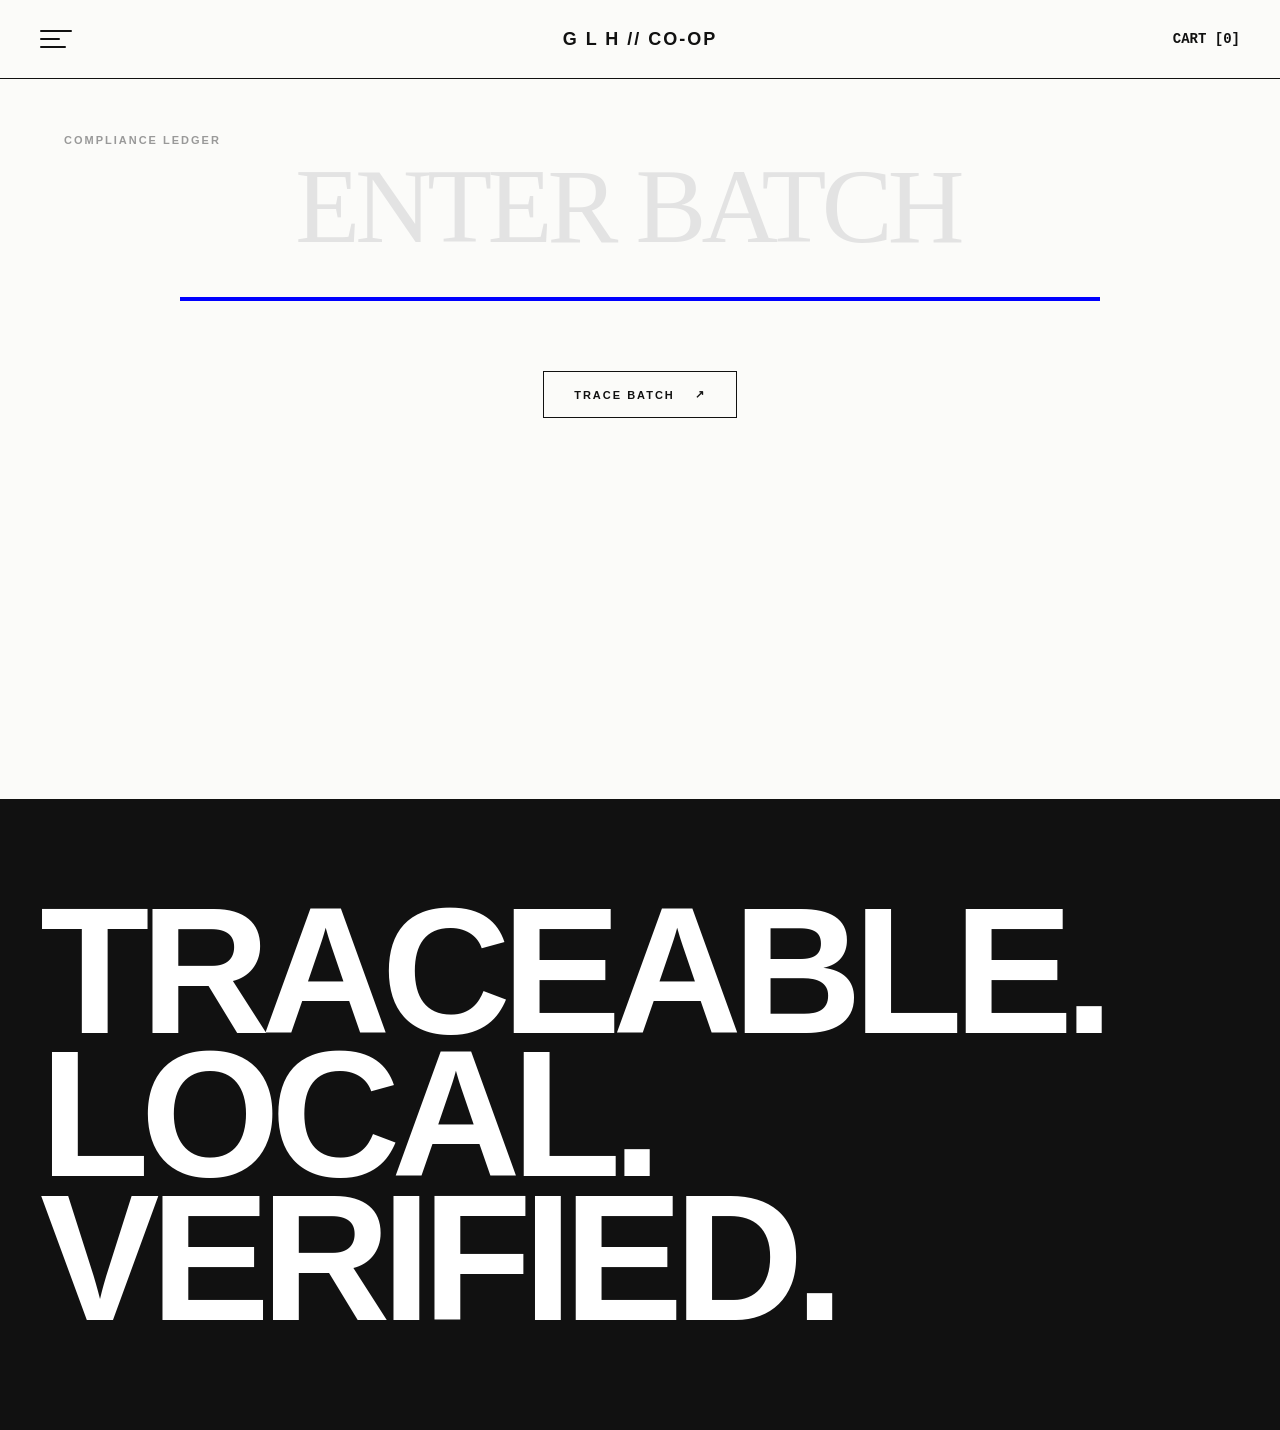
==== commit 270642ac: "Implement Figma-style batch trace search with live results and harvest-date intake" ====
--- a/frontend/batch-trace.html
+++ b/frontend/batch-trace.html
@@ -5,6 +5,7 @@
     <meta name="viewport" content="width=device-width, initial-scale=1.0" />
     <title>GLH | Batch Trace</title>
     <link rel="stylesheet" href="style1.css" />
+    <link rel="stylesheet" href="batch-trace.css" />
   </head>
   <body>
     <input type="checkbox" id="menu-toggle" class="menu-checkbox" />
@@ -38,47 +39,59 @@
           <a href="farmers.html" class="menu-link">Our Farmers</a>
           <a href="producer-login.html" class="menu-link">Producer Node</a>
           <a href="customer-login.html" class="menu-link">Customer Node</a>
-          <a href="#" class="menu-link">Delivery/<br />Collection</a>
+          <a href="drop-nodes.html" class="menu-link">Delivery/<br />Collection</a>
           <a href="kitchen-hub.html" class="menu-link">Kitchen Hub</a>
-          <a href="#" class="menu-link">Plant Knowledge</a>
+          <a href="plant-knowledge.html" class="menu-link">Plant Knowledge</a>
         </nav>
       </div>
     </aside>
 
     <label for="menu-toggle" class="menu-shield" id="menu-shield"></label>
 
-    <main class="batch-container">
-      <div class="batch-search-wrapper">
-        <form class="batch-form" action="#" method="GET">
-          <input
-            type="text"
-            id="batch-input"
-            class="batch-input"
-            placeholder="ENTER BATCH"
-            required
-            autocomplete="off"
-          />
+    <main class="trace-page">
+      <section class="trace-search" aria-label="Batch lookup">
+        <p class="trace-eyebrow">COMPLIANCE LEDGER</p>
+        <form id="batch-lookup-form" class="trace-form" novalidate>
+          <label for="batch-input" class="trace-sr-only">Enter a batch number</label>
+          <input type="search" id="batch-input" name="batch" class="trace-input"
+            placeholder="ENTER BATCH" maxlength="100" autocomplete="off"
+            spellcheck="false" required aria-describedby="batch-search-status" />
+          <button type="submit" class="trace-search-btn" id="batch-search-btn">
+            TRACE BATCH <span aria-hidden="true">↗</span>
+          </button>
         </form>
-      </div>
+        <p class="trace-status" id="batch-search-status" role="status" aria-live="polite"></p>
+      </section>
 
-      <div class="batch-grid">
-        <article class="batch-cell">
-          <span class="batch-label">ORIGIN</span>
-          <p class="batch-value">FARM NAME</p>
-        </article>
-
-        <article class="batch-cell">
-          <span class="batch-label">HARVEST DATE</span>
-          <p class="batch-value">DD/MM/YYYY</p>
-        </article>
-
-        <article class="batch-cell">
-          <span class="batch-label">SAFETY CLEARANCE</span>
-          <p class="batch-value">
-            VERIFIED<br /><span class="batch-subtext">[PASS]</span>
-          </p>
-        </article>
-      </div>
+      <section id="batch-results" class="trace-results" aria-labelledby="batch-results-heading" hidden>
+        <div class="trace-results-heading">
+          <div>
+            <span class="trace-eyebrow">TRACEABILITY RECORD</span>
+            <h2 id="batch-results-heading">Batch Record.</h2>
+          </div>
+          <div class="trace-identification">
+            <span id="batch-reference"></span>
+            <strong id="batch-product"></strong>
+          </div>
+        </div>
+        <div class="trace-result-grid">
+          <article class="trace-result-cell">
+            <span class="trace-result-label">ORIGIN</span>
+            <p class="trace-result-value" id="batch-origin"></p>
+            <span class="trace-result-note" id="batch-origin-note"></span>
+          </article>
+          <article class="trace-result-cell">
+            <span class="trace-result-label">HARVEST DATE</span>
+            <p class="trace-result-value" id="batch-harvest"></p>
+            <span class="trace-result-note" id="batch-harvest-note"></span>
+          </article>
+          <article class="trace-result-cell">
+            <span class="trace-result-label">SAFETY CLEARANCE</span>
+            <p class="trace-result-value" id="batch-clearance"></p>
+            <span class="trace-result-note" id="batch-clearance-note"></span>
+          </article>
+        </div>
+      </section>
     </main>
 
     <footer class="massive-footer">
@@ -86,5 +99,7 @@
         <h2>TRACEABLE.<br />LOCAL.<br />VERIFIED.</h2>
       </div>
     </footer>
+    <script src="app.js"></script>
+    <script src="batch-trace.js"></script>
   </body>
 </html>
--- a/frontend/style1.css
+++ b/frontend/style1.css
@@ -4,6 +4,16 @@
    02. structural components
    03. page styles
    04. responsive architecture */
+
+/* Shared accent: consent form blue, used sitewide. */
+:root {
+  --glh-accent: #0000ff;
+}
+
+/* Keep existing text-sage markup compatible while rendering it blue. */
+.text-sage {
+  color: var(--glh-accent) !important;
+}
 
 * {
   margin: 0;
@@ -49,11 +59,11 @@
     opacity 0.2s;
 }
 
-/* sage green hover state */
+/* blue hover state */
 .system-btn:hover,
 .system-submit:hover:not(:disabled),
 .cart-submit:hover {
-  background-color: #8a9a86;
+  background-color: var(--glh-accent);
   color: #ffffff;
 }
 
@@ -66,7 +76,7 @@
 
 /* blue variant used for GDPR related links */
 .blue-btn {
-  background-color: #0000ff !important;
+  background-color: var(--glh-accent) !important;
   color: #ffffff !important;
 }
 .blue-btn:hover {
@@ -140,7 +150,7 @@
 /* all lines expand and change colour on hover */
 .nav-icon:hover div {
   width: 32px;
-  background-color: #8a9a86;
+  background-color: var(--glh-accent);
 }
 
 /* GLH wordmark in the centre of the nav */
@@ -209,7 +219,7 @@
 }
 
 .menu-link:hover {
-  color: #8a9a86;
+  color: var(--glh-accent);
 }
 
 /* the dark blurred overlay that appears behind the open menu */
@@ -284,7 +294,7 @@
   margin-bottom: 40px;
 }
 .text-blue {
-  color: #0000ff !important;
+  color: var(--glh-accent) !important;
 }
 .intercept-title {
   font-family: Georgia, serif;
@@ -410,10 +420,11 @@
     color 0.2s;
 }
 
-/* hover turns the box sage green */
-.grid-box:hover {
-  background-color: #8a9a86;
-  color: #ffffff;
+/* Figma-style subtle light grey hover, also available for keyboard navigation */
+.portal-grid .grid-box:hover,
+.portal-grid .grid-box:focus-visible {
+  background-color: #f1f1f1;
+  color: #111111;
 }
 
 /* removes the right border from the last box in each row */
@@ -439,13 +450,21 @@
   font-size: 14px;
   opacity: 0.5;
 }
-/* the large serif title inside each grid box */
-.box-title {
-  font-family: Georgia, serif;
+/* Large editorial serif titles on the homepage, independent of product styling */
+.portal-grid .grid-box .box-title {
+  font-family: Didot, "Bodoni MT", Georgia, serif;
   font-weight: normal;
-  font-size: clamp(32px, 4vw, 48px);
-  line-height: 1.1;
+  font-size: clamp(46px, 5.5vw, 86px);
+  line-height: 1.05;
+  font-style: normal;
   word-wrap: break-word;
+  overflow-wrap: break-word;
+}
+
+/* Change the title to italic on hover and keyboard focus */
+.portal-grid .grid-box:hover .box-title,
+.portal-grid .grid-box:focus-visible .box-title {
+  font-style: italic;
 }
 
 
@@ -535,8 +554,8 @@
   text-transform: uppercase;
 }
 
-/* the large product name */
-.box-title {
+/* the large product name: avoid overriding homepage navigation typography */
+.product-card .box-title {
   font-size: 32px;
   margin-bottom: 24px;
   text-transform: none;
@@ -579,14 +598,14 @@
     transition: background-color 0.2s ease, color 0.2s ease;
 }
 
-/* sage green on hover */
+/* blue on hover */
 .product-action:hover {
-    background-color: #8A9A86;
+    background-color: var(--glh-accent);
     color: #FBFBF9;
 }
 /* hovering anywhere on the card also triggers the button */
 .product-card:hover .product-action {
-  background-color: #8a9a86; 
+  background-color: var(--glh-accent); 
   color: #ffffff;
 }
 
@@ -943,9 +962,9 @@
   color: #cccccc;
   font-family: Georgia, serif;
 }
-/* active field gets a thicker sage green border */
+/* active field gets a thicker blue border */
 .auth-input:focus {
-  border-bottom: 2px solid #8a9a86;
+  border-bottom: 2px solid var(--glh-accent);
 }
 /* the link to register sits below the form */
 .auth-footer-status {
@@ -1092,9 +1111,9 @@
   transition: background-color 0.2s, color 0.2s;
 }
 
-/* sage green on hover */
+/* blue on hover */
 .auth-submit:hover { 
-  background-color: #8a9a86; 
+  background-color: var(--glh-accent); 
   color: #ffffff; 
 }
 
@@ -1366,9 +1385,9 @@
   color: #cccccc;
 }
 
-/* sage green border when the field is active */
+/* blue border when the field is active */
 .batch-input:focus {
-  border-bottom: 2px solid #8a9a86;
+  border-bottom: 2px solid var(--glh-accent);
 }
 
 /* the 3 cell results grid */
@@ -1445,7 +1464,7 @@
 }
 /* blue variant for GDPR related labels */
 .system-label.text-blue {
-  color: #0000ff;
+  color: var(--glh-accent);
 }
 /* red variant for warning labels */
 .system-label.text-red {
@@ -1592,9 +1611,9 @@
 .system-input::placeholder {
   color: #cccccc;
 }
-/* active field gets a sage green underline */
+/* active field gets a blue underline */
 .system-input:focus {
-  border-bottom: 2px solid #8a9a86;
+  border-bottom: 2px solid var(--glh-accent);
 }
 
 /* the allergen checkbox grid */
@@ -1874,27 +1893,31 @@
   .metric-box:last-child {
     border-bottom: none;
   }
-}
+
 
   /* tablet: kitchen hub collapses to single column with image on top */
- .recipe-row {
-    grid-template-columns: 1fr !important;
-  }
+  .recipe-row {
+    grid-template-columns: 1fr;
+  }
+
   .recipe-row:nth-child(even) .recipe-media,
   .recipe-row:nth-child(odd) .recipe-media {
-    order: 1 !important;
+    order: 1;
     border-bottom: 1px solid #111111;
     min-height: 400px;
   }
+
   .recipe-row:nth-child(even) .recipe-info,
   .recipe-row:nth-child(odd) .recipe-info {
-    order: 2 !important;
+    order: 2;
     padding: 60px 20px;
   }
+
   .recipe-data {
     grid-template-columns: 1fr;
     gap: 60px;
   }
+}
 
 
 /* mobile font size overrides */
--- a/frontend/batch-trace.css
+++ b/frontend/batch-trace.css
@@ -0,0 +1,207 @@
+/* Scoped Batch Trace layout, based on the Figma compliance-ledger reference. */
+.trace-page {
+  min-height: 80vh;
+  padding-bottom: 90px;
+  background: #fbfbf9;
+}
+
+.trace-sr-only {
+  position: absolute;
+  width: 1px;
+  height: 1px;
+  padding: 0;
+  margin: -1px;
+  overflow: hidden;
+  clip: rect(0, 0, 0, 0);
+  white-space: nowrap;
+  border: 0;
+}
+
+.trace-search {
+  padding: 55px 5% 100px;
+  min-height: 525px;
+}
+
+.trace-eyebrow {
+  color: #999;
+  font-family: Helvetica, Arial, sans-serif;
+  font-size: 11px;
+  font-weight: 700;
+  letter-spacing: 2px;
+}
+
+.trace-form {
+  display: flex;
+  flex-direction: column;
+  align-items: center;
+  max-width: 920px;
+  margin: -20px auto 0;
+}
+
+.trace-input {
+  display: block;
+  width: 100%;
+  height: 175px;
+  padding: 20px 0 30px;
+  appearance: none;
+  border: 0;
+  border-bottom: 4px solid var(--glh-accent, #0000ff);
+  border-radius: 0;
+  outline: 0;
+  background: transparent;
+  color: #111;
+  font-family: Didot, "Bodoni MT", Georgia, serif;
+  font-size: clamp(56px, 8.3vw, 130px);
+  font-weight: 400;
+  letter-spacing: -.045em;
+  line-height: 1;
+  text-align: center;
+  text-transform: uppercase;
+}
+
+.trace-input::placeholder {
+  color: #e3e3e3;
+  opacity: 1;
+}
+
+.trace-search-btn {
+  display: inline-flex;
+  align-items: center;
+  gap: 20px;
+  margin-top: 70px;
+  padding: 16px 30px;
+  border: 1px solid #111;
+  background: transparent;
+  color: #111;
+  font-family: Helvetica, Arial, sans-serif;
+  font-size: 11px;
+  font-weight: 700;
+  letter-spacing: 2px;
+  cursor: pointer;
+}
+
+.trace-search-btn:hover,
+.trace-search-btn:focus-visible {
+  color: #fff;
+  border-color: var(--glh-accent, #0000ff);
+  background: var(--glh-accent, #0000ff);
+}
+
+.trace-search-btn:disabled {
+  opacity: .6;
+  cursor: wait;
+}
+
+.trace-status {
+  max-width: 920px;
+  min-height: 20px;
+  margin: 25px auto 0;
+  color: #444;
+  font-size: 13px;
+  line-height: 1.5;
+  text-align: center;
+}
+
+.trace-status.is-error {
+  color: #ae2222;
+}
+
+.trace-results[hidden] {
+  display: none;
+}
+
+.trace-results {
+  scroll-margin-top: 85px;
+  border-top: 1px solid #111;
+}
+
+.trace-results-heading {
+  display: flex;
+  justify-content: space-between;
+  align-items: end;
+  gap: 30px;
+  padding: 65px 5% 55px;
+}
+
+.trace-results-heading h2 {
+  margin-top: 17px;
+  font-family: Didot, "Bodoni MT", Georgia, serif;
+  font-size: clamp(48px, 5.8vw, 88px);
+  font-weight: 400;
+  line-height: 1;
+}
+
+.trace-identification {
+  font-family: "Courier New", monospace;
+  font-size: 12px;
+  letter-spacing: 1px;
+  line-height: 1.8;
+  text-align: right;
+  overflow-wrap: anywhere;
+}
+
+.trace-identification span,
+.trace-identification strong {
+  display: block;
+}
+
+.trace-result-grid {
+  display: grid;
+  grid-template-columns: repeat(3, minmax(0, 1fr));
+  border-top: 1px solid #111;
+  border-bottom: 1px solid #111;
+}
+
+.trace-result-cell {
+  display: flex;
+  flex-direction: column;
+  min-height: 230px;
+  padding: 48px 11%;
+  border-right: 1px solid #111;
+}
+
+.trace-result-cell:last-child {
+  border-right: none;
+}
+
+.trace-result-label {
+  color: #666;
+  font-size: 11px;
+  font-weight: 700;
+  letter-spacing: 1.4px;
+}
+
+.trace-result-value {
+  margin-top: 30px;
+  font-family: Didot, "Bodoni MT", Georgia, serif;
+  font-size: clamp(28px, 3vw, 45px);
+  font-weight: 400;
+  line-height: 1.07;
+  overflow-wrap: anywhere;
+}
+
+.trace-result-note {
+  margin-top: 18px;
+  color: #666;
+  font-size: 12px;
+  line-height: 1.5;
+}
+
+@media (max-width: 1024px) {
+  .trace-form { margin-top: 26px; }
+  .trace-input { height: 140px; font-size: clamp(53px, 9vw, 92px); }
+  .trace-result-cell { padding: 36px 9%; }
+}
+
+@media (max-width: 650px) {
+  .trace-search { padding: 55px 24px 80px; min-height: 410px; }
+  .trace-form { margin-top: 40px; }
+  .trace-input { height: 105px; padding-bottom: 18px; font-size: clamp(36px, 9vw, 64px); border-bottom-width: 3px; }
+  .trace-search-btn { margin-top: 55px; }
+  .trace-results-heading { flex-direction: column; align-items: start; padding: 48px 24px 38px; }
+  .trace-identification { text-align: left; }
+  .trace-result-grid { grid-template-columns: 1fr; }
+  .trace-result-cell { min-height: 0; padding: 38px 24px; border-right: 0; border-bottom: 1px solid #111; }
+  .trace-result-cell:last-child { border-bottom: 0; }
+  .trace-result-value { margin-top: 22px; }
+}
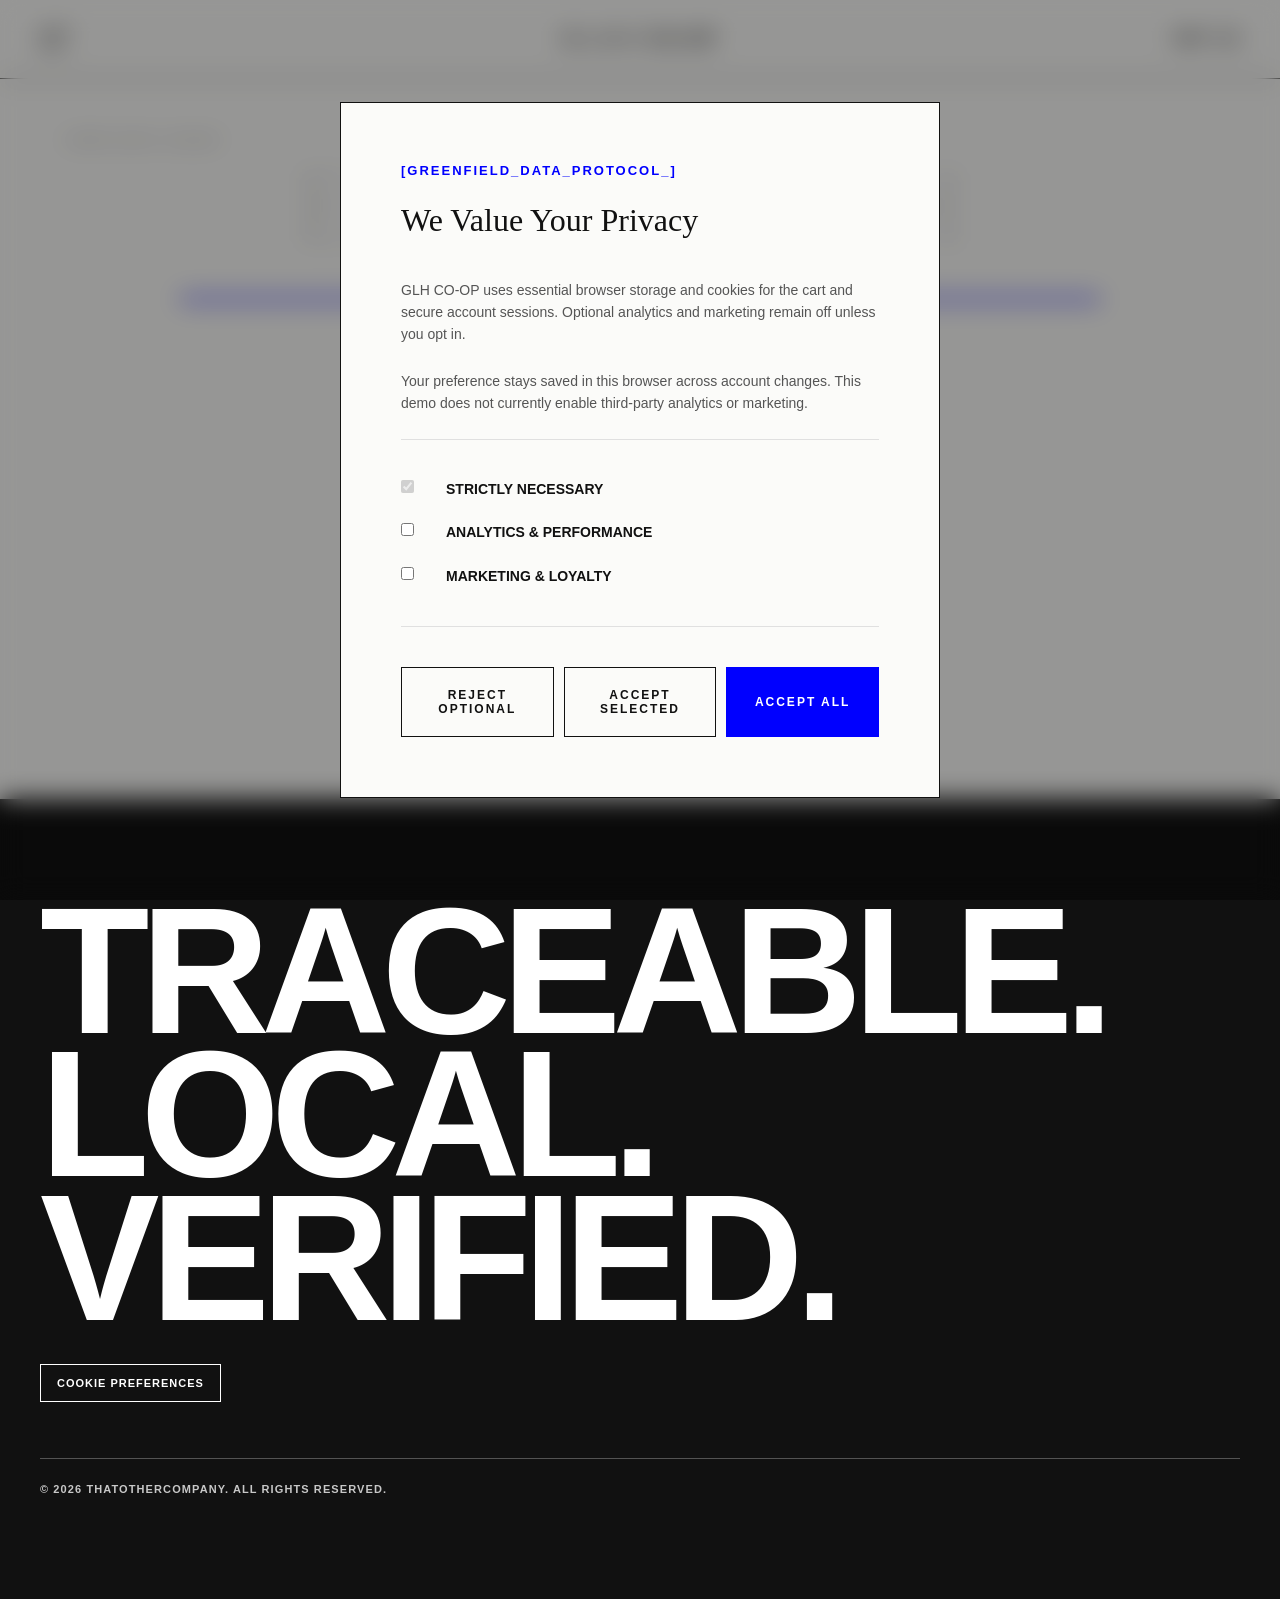
==== commit 9ba858c8: "Add THATOTHERCOMPANY 2026 copyright to all 15 GLH CO-OP pages" ====
--- a/frontend/batch-trace.html
+++ b/frontend/batch-trace.html
@@ -98,6 +98,7 @@
       <div class="footer-content">
         <h2>TRACEABLE.<br />LOCAL.<br />VERIFIED.</h2>
       </div>
+      <p class="site-copyright">© 2026 THATOTHERCOMPANY. ALL RIGHTS RESERVED.</p>
     </footer>
     <script src="app.js"></script>
     <script src="batch-trace.js"></script>
--- a/frontend/style1.css
+++ b/frontend/style1.css
@@ -778,6 +778,7 @@
   height: 100%;
   object-fit: cover;
   display: block;
+  filter: none;
 }
 
 .recipe-info {
@@ -1742,13 +1743,15 @@
 }
 
 .action-header {
-  width: 80px;
+  width: 138px;
+  min-width: 138px;
 }
 
 /* stretches the cell to fill the full row height so the button fills the space */
 .ledger-table td.action-cell {
   padding: 0 !important;
   height: 1px;
+  min-width: 138px;
 }
 
 /* the remove button */
@@ -1756,6 +1759,9 @@
   background: transparent;
   border: none;
   width: 100%;
+  min-width: 138px;
+  min-height: 68px;
+  padding: 0 18px;
   height: 100%;
   cursor: pointer;
   font-family: Helvetica, Arial, sans-serif;
@@ -1922,6 +1928,28 @@
 
 /* mobile font size overrides */
 @media (max-width: 600px) {
+  /* Keep the wordmark separate from stacked mobile account actions. */
+  .global-nav {
+    grid-template-columns: 32px minmax(0, 1fr) max-content;
+    column-gap: 10px;
+    padding: 14px 16px;
+  }
+  .logo {
+    font-size: clamp(11px, 3vw, 15px);
+    letter-spacing: 0.7px;
+    white-space: nowrap;
+  }
+  .nav-right {
+    flex-direction: column-reverse; /* LOGOUT above CART (cart appears first in markup). */
+    align-items: flex-end;
+    justify-content: center;
+    gap: 6px;
+  }
+  .nav-right .nav-item {
+    font-size: 12px;
+    line-height: 1.2;
+    white-space: nowrap;
+  }
   .hero-section h1 {
     font-size: 48px;
   }
@@ -1965,3 +1993,83 @@
     grid-template-columns: 1fr !important;
   }
 }
+
+/* In-page feedback shared by the cart and producer terminal. */
+.glh-inline-notice{margin:16px 0;padding:16px 18px;border-left:3px solid #111;background:#eeeeea;color:#222;font:600 13px/1.65 Helvetica,Arial,sans-serif;overflow-wrap:anywhere}
+.glh-inline-notice[data-kind="error"]{border-left-color:#ad2323;background:#f9eded;color:#912020}
+.glh-inline-notice[data-kind="success"]{border-left-color:#007e63;background:#edf6f1;color:#195d47}
+.glh-inline-notice[hidden],.ledger-edit-form[hidden],#cart-sign-in-link[hidden]{display:none!important}
+.cart-signin-link{display:inline-block;margin:4px 0 16px;color:#0000ff;font:700 12px/1.5 Helvetica,Arial,sans-serif;text-decoration:underline}
+.ledger-edit-form{border:1px solid #111;padding:30px;margin:20px 0 36px;background:#f5f5f1}
+.ledger-edit-form h3{font:400 clamp(28px,3.5vw,42px)/1.1 Didot,Georgia,serif;margin:4px 0 14px}
+.ledger-edit-help{font:400 12px/1.65 Helvetica,Arial,sans-serif;color:#666;display:block;margin:6px 0 20px}
+.ledger-edit-grid{display:grid;grid-template-columns:repeat(2,minmax(0,1fr));gap:24px 30px}
+.ledger-edit-grid>label{display:flex;flex-direction:column;gap:9px;font:700 11px/1.5 Helvetica,Arial,sans-serif;letter-spacing:1px}
+.ledger-edit-grid .ledger-edit-wide{grid-column:1/-1}
+.ledger-edit-form .system-input{font:400 17px/1.5 Helvetica,Arial,sans-serif;padding:12px 0;min-width:0}
+.ledger-edit-form textarea.system-input{resize:vertical;padding:12px;border:1px solid #aaa;min-height:66px}
+.ledger-edit-actions{display:flex;gap:14px;flex-wrap:wrap;margin-top:25px}
+.ledger-edit-actions .system-submit{margin:0;padding:17px 25px;font-size:11px}
+.ledger-edit-cancel{border:1px solid #111;padding:17px 25px;background:transparent;color:#111;font:700 11px Helvetica,Arial,sans-serif;letter-spacing:1px;cursor:pointer}
+.ledger-edit-cancel:hover{background:#ddd}
+.ledger-item-actions{display:flex;flex-direction:column;width:100%;min-height:100%}
+.ledger-edit-btn{display:block;width:100%;min-height:45px;padding:12px;background:#fff;border:0;border-bottom:1px solid #111;font:700 12px Helvetica,Arial,sans-serif;letter-spacing:1px;cursor:pointer}
+.ledger-edit-btn:hover{background:var(--glh-accent);color:#fff}
+.ledger-item-actions .ledger-remove-btn{height:auto;min-height:45px;padding:12px;font-size:12px;letter-spacing:1px}
+@media(max-width:600px){.ledger-edit-form{padding:20px 16px}.ledger-edit-grid{grid-template-columns:1fr;gap:20px}.ledger-edit-grid .ledger-edit-wide{grid-column:1}.ledger-edit-actions{flex-direction:column}.ledger-edit-actions>*{width:100%}}
+
+/* Cookie consent: equally available optional rejection and later preference changes. */
+@media (min-width: 601px) {
+  .intercept-actions { grid-template-columns: repeat(3, minmax(0, 1fr)); gap: 10px; }
+  .intercept-actions .system-btn { padding-left: 8px; padding-right: 8px; }
+}
+.cookie-preferences-toggle {
+  margin-top: 34px;
+  padding: 12px 16px;
+  background: transparent;
+  border: 1px solid #fff;
+  color: #fff;
+  cursor: pointer;
+  font: 700 11px Helvetica, Arial, sans-serif;
+  letter-spacing: .09em;
+}
+.cookie-preferences-toggle:focus-visible {
+  outline: 3px solid var(--glh-accent);
+  outline-offset: 3px;
+}
+
+/* A useful first-order state and one-time account confirmation. */
+.system-table .order-history-empty{text-align:center;padding:65px 28px 70px;background:#f5f5f1;}
+.order-history-empty-title{font:400 clamp(26px,3vw,40px)/1.2 Didot,Georgia,serif;color:#111;margin:0 0 14px;}
+.system-table .order-history-empty p{font:400 14px/1.7 Helvetica,Arial,sans-serif;color:#555;max-width:420px;margin:0 auto 25px;}
+.order-history-empty-link{display:inline-flex;align-items:center;justify-content:center;padding:16px 22px;background:#111;color:#fff;text-decoration:none;font:700 11px/1.4 Helvetica,Arial,sans-serif;letter-spacing:1px;}
+.order-history-empty-link:hover,.order-history-empty-link:focus-visible{background:var(--glh-accent);color:#fff;}
+.glh-flash-notice{max-width:740px;margin:24px auto;padding:16px 22px;}
+@media(max-width:600px){.system-table .order-history-empty{padding:44px 18px;}.glh-flash-notice{margin:16px;}}
+
+/* Consistent copyright attribution on every page, including pages without
+   the full editorial footer. */
+.site-copyright {
+  margin: 56px 0 0;
+  padding-top: 22px;
+  border-top: 1px solid rgba(255, 255, 255, .28);
+  color: #c8c8c8;
+  font: 600 11px/1.6 Helvetica, Arial, sans-serif;
+  letter-spacing: .1em;
+  text-align: left;
+}
+.site-legal-footer {
+  background: #111;
+  color: #fff;
+  padding: 28px 40px;
+}
+.site-legal-footer .site-copyright {
+  margin: 0;
+  padding: 0;
+  border-top: 0;
+}
+@media (max-width: 600px) {
+  .site-copyright { margin-top: 34px; font-size: 10px; letter-spacing: .06em; }
+  .site-legal-footer { padding: 24px 20px; }
+  .site-legal-footer .site-copyright { margin-top: 0; }
+}
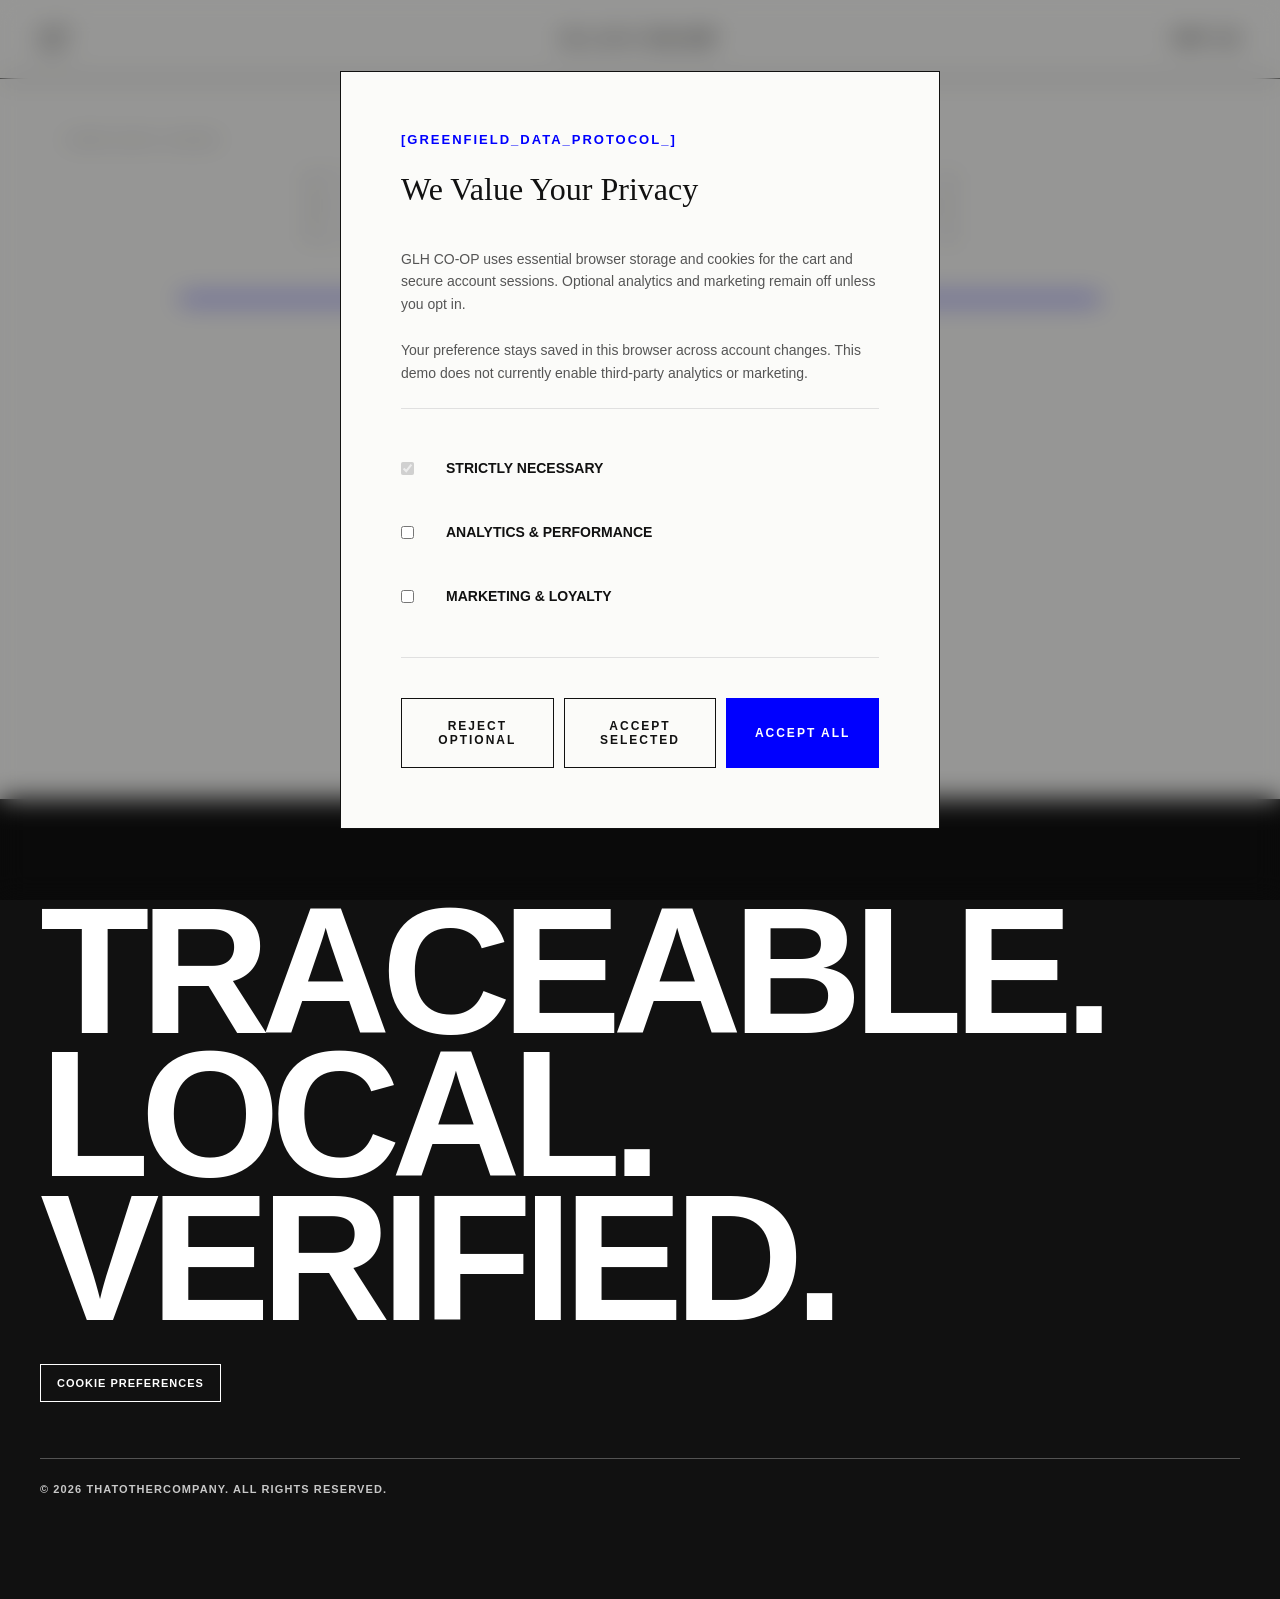
==== commit 865a295f: "Link GLH favicon and refresh final interface assets across every page" ====
--- a/frontend/batch-trace.html
+++ b/frontend/batch-trace.html
@@ -4,7 +4,8 @@
     <meta charset="UTF-8" />
     <meta name="viewport" content="width=device-width, initial-scale=1.0" />
     <title>GLH | Batch Trace</title>
-    <link rel="stylesheet" href="style1.css" />
+    <link rel="icon" type="image/svg+xml" href="favicon.svg" />
+    <link rel="stylesheet" href="style1.css?v=glh-final-ui-20261121" />
     <link rel="stylesheet" href="batch-trace.css" />
   </head>
   <body>
@@ -100,7 +101,7 @@
       </div>
       <p class="site-copyright">© 2026 THATOTHERCOMPANY. ALL RIGHTS RESERVED.</p>
     </footer>
-    <script src="app.js"></script>
+    <script src="app.js?v=glh-final-ui-20261121"></script>
     <script src="batch-trace.js"></script>
   </body>
 </html>
--- a/frontend/style1.css
+++ b/frontend/style1.css
@@ -2073,3 +2073,23 @@
   .site-legal-footer { padding: 24px 20px; }
   .site-legal-footer .site-copyright { margin-top: 0; }
 }
+
+/* Declared ingredient allergens and possible contact are independent details. */
+.producer-access-note{margin:18px 0 28px;max-width:440px;color:#555;font:700 12px/1.8 Helvetica,Arial,sans-serif;letter-spacing:.07em}
+.allergen-declaration-details{display:flex;flex-direction:column;gap:12px;margin-top:35px;padding-top:28px;border-top:1px solid #bbb}
+.allergen-declaration-details label{font:700 12px/1.5 Helvetica,Arial,sans-serif;letter-spacing:.08em}
+.allergen-declaration-details textarea{min-height:78px;resize:vertical;font:400 17px/1.5 Helvetica,Arial,sans-serif;padding:13px;border:1px solid #999}
+.allergen-declaration-details textarea:focus-visible{outline:2px solid var(--glh-accent);outline-offset:2px}
+#allergen-guidance{margin:0;color:#555;font:600 11px/1.7 Helvetica,Arial,sans-serif;letter-spacing:.03em}
+.allergen-checkbox{min-height:40px;align-items:center}
+.allergen-check{min-width:20px;min-height:20px}
+.intercept-overlay{overflow-y:auto}
+.intercept-modal{max-height:calc(100dvh - 32px);overflow-y:auto}
+@media(max-width:600px){
+  .global-nav{grid-template-columns:44px minmax(0,1fr) max-content}
+  .nav-icon{min-width:44px;min-height:44px;display:flex;flex-direction:column;justify-content:center}
+  .nav-right .nav-item{min-height:30px;display:flex;align-items:center;justify-content:flex-end}
+  .intercept-modal{max-height:calc(100dvh - 20px);padding:28px 20px}
+  .consent-options{padding:20px 0;margin-bottom:20px;gap:16px}
+  .allergen-declaration-details{margin-top:24px}
+}
